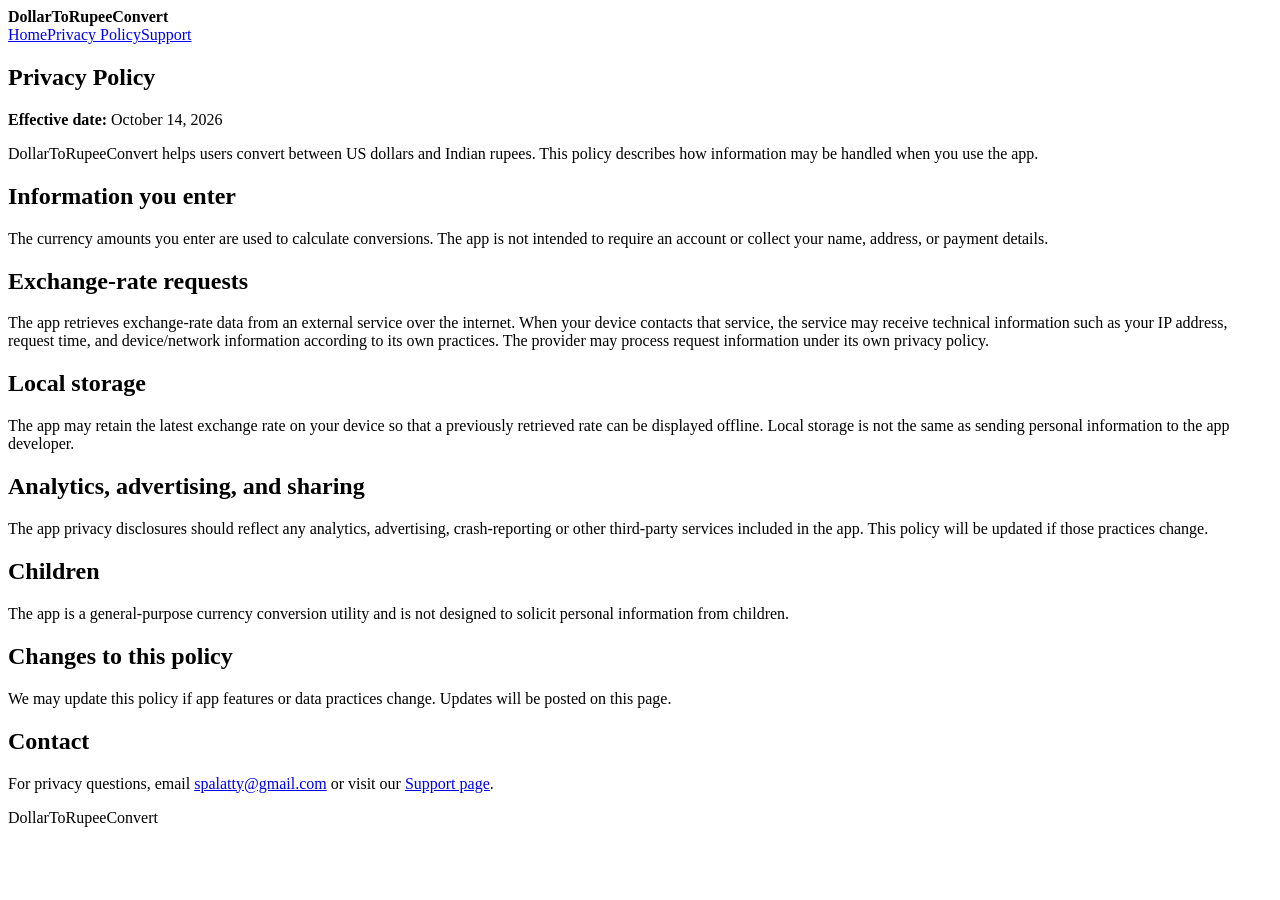
==== privacy.html @ 0aaae312 "Add DollarToRupeeConvert website: privacy.html" ====
<!doctype html><html lang="en"><head><meta charset="utf-8"><meta name="viewport" content="width=device-width,initial-scale=1"><title>Privacy Policy | DollarToRupeeConvert</title><link rel="stylesheet" href="style.css"></head><body><header><strong>DollarToRupeeConvert</strong><nav><a href="index.html">Home</a><a href="privacy.html">Privacy Policy</a><a href="support.html">Support</a></nav></header><main><article><h1>Privacy Policy</h1><p><strong>Effective date:</strong> October 14, 2026</p><p>DollarToRupeeConvert helps users convert between US dollars and Indian rupees. This policy describes how information may be handled when you use the app.</p><h2>Information you enter</h2><p>The currency amounts you enter are used to calculate conversions. The app is not intended to require an account or collect your name, address, or payment details.</p><h2>Exchange-rate requests</h2><p>The app retrieves exchange-rate data from an external service over the internet. When your device contacts that service, the service may receive technical information such as your IP address, request time, and device/network information according to its own practices. The provider may process request information under its own privacy policy.</p><h2>Local storage</h2><p>The app may retain the latest exchange rate on your device so that a previously retrieved rate can be displayed offline. Local storage is not the same as sending personal information to the app developer.</p><h2>Analytics, advertising, and sharing</h2><p>The app privacy disclosures should reflect any analytics, advertising, crash-reporting or other third-party services included in the app. This policy will be updated if those practices change.</p><h2>Children</h2><p>The app is a general-purpose currency conversion utility and is not designed to solicit personal information from children.</p><h2>Changes to this policy</h2><p>We may update this policy if app features or data practices change. Updates will be posted on this page.</p><h2>Contact</h2><p>For privacy questions, email <a href="mailto:spalatty@gmail.com">spalatty@gmail.com</a> or visit our <a href="support.html">Support page</a>.</p></article></main><footer>DollarToRupeeConvert</footer></body></html>
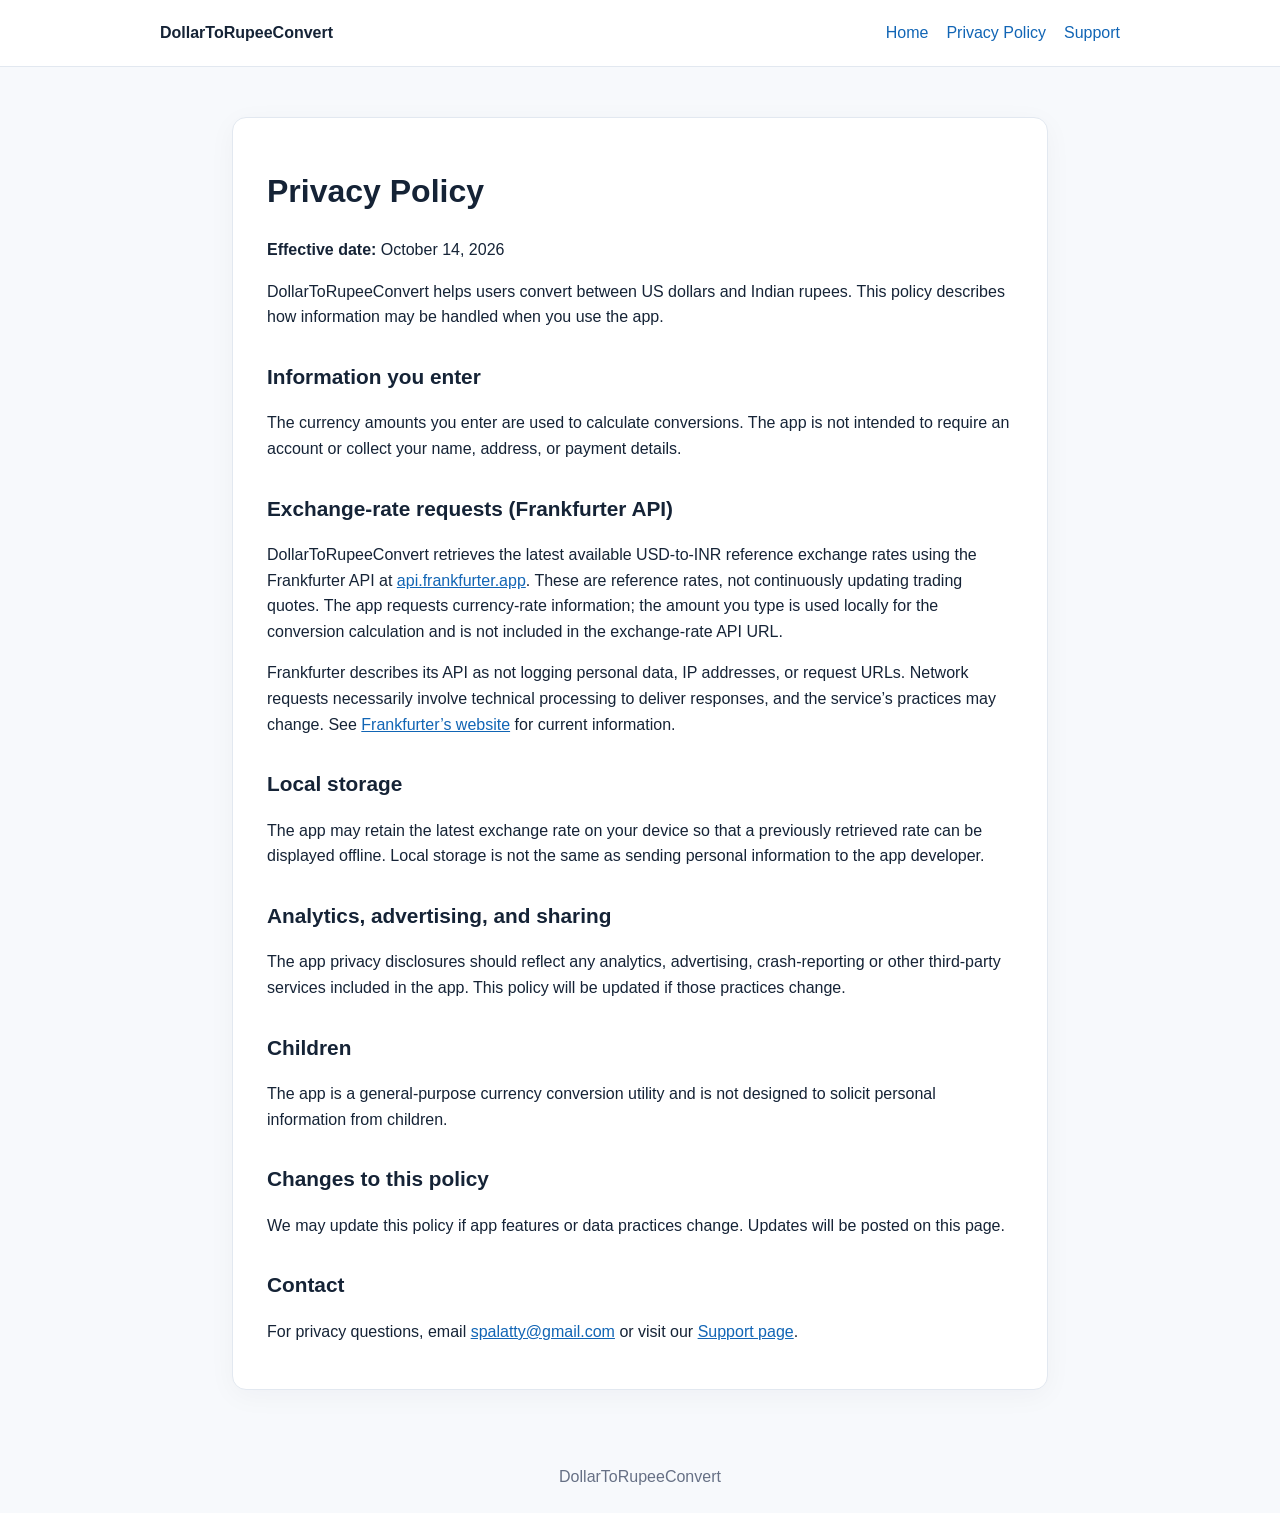
==== commit 24b9f6c9: "Clarify Frankfurter API usage in privacy policy" ====
--- a/privacy.html
+++ b/privacy.html
@@ -1 +1 @@
-<!doctype html><html lang="en"><head><meta charset="utf-8"><meta name="viewport" content="width=device-width,initial-scale=1"><title>Privacy Policy | DollarToRupeeConvert</title><link rel="stylesheet" href="style.css"></head><body><header><strong>DollarToRupeeConvert</strong><nav><a href="index.html">Home</a><a href="privacy.html">Privacy Policy</a><a href="support.html">Support</a></nav></header><main><article><h1>Privacy Policy</h1><p><strong>Effective date:</strong> October 14, 2026</p><p>DollarToRupeeConvert helps users convert between US dollars and Indian rupees. This policy describes how information may be handled when you use the app.</p><h2>Information you enter</h2><p>The currency amounts you enter are used to calculate conversions. The app is not intended to require an account or collect your name, address, or payment details.</p><h2>Exchange-rate requests</h2><p>The app retrieves exchange-rate data from an external service over the internet. When your device contacts that service, the service may receive technical information such as your IP address, request time, and device/network information according to its own practices. The provider may process request information under its own privacy policy.</p><h2>Local storage</h2><p>The app may retain the latest exchange rate on your device so that a previously retrieved rate can be displayed offline. Local storage is not the same as sending personal information to the app developer.</p><h2>Analytics, advertising, and sharing</h2><p>The app privacy disclosures should reflect any analytics, advertising, crash-reporting or other third-party services included in the app. This policy will be updated if those practices change.</p><h2>Children</h2><p>The app is a general-purpose currency conversion utility and is not designed to solicit personal information from children.</p><h2>Changes to this policy</h2><p>We may update this policy if app features or data practices change. Updates will be posted on this page.</p><h2>Contact</h2><p>For privacy questions, email <a href="mailto:spalatty@gmail.com">spalatty@gmail.com</a> or visit our <a href="support.html">Support page</a>.</p></article></main><footer>DollarToRupeeConvert</footer></body></html>+<!doctype html><html lang="en"><head><meta charset="utf-8"><meta name="viewport" content="width=device-width,initial-scale=1"><title>Privacy Policy | DollarToRupeeConvert</title><link rel="stylesheet" href="style.css"></head><body><header><strong>DollarToRupeeConvert</strong><nav><a href="index.html">Home</a><a href="privacy.html">Privacy Policy</a><a href="support.html">Support</a></nav></header><main><article><h1>Privacy Policy</h1><p><strong>Effective date:</strong> October 14, 2026</p><p>DollarToRupeeConvert helps users convert between US dollars and Indian rupees. This policy describes how information may be handled when you use the app.</p><h2>Information you enter</h2><p>The currency amounts you enter are used to calculate conversions. The app is not intended to require an account or collect your name, address, or payment details.</p><h2>Exchange-rate requests (Frankfurter API)</h2><p>DollarToRupeeConvert retrieves the latest available USD-to-INR reference exchange rates using the Frankfurter API at <a href="https://api.frankfurter.app/" rel="noopener noreferrer">api.frankfurter.app</a>. These are reference rates, not continuously updating trading quotes. The app requests currency-rate information; the amount you type is used locally for the conversion calculation and is not included in the exchange-rate API URL.</p><p>Frankfurter describes its API as not logging personal data, IP addresses, or request URLs. Network requests necessarily involve technical processing to deliver responses, and the service’s practices may change. See <a href="https://frankfurter.dev/" rel="noopener noreferrer">Frankfurter’s website</a> for current information.</p><h2>Local storage</h2><p>The app may retain the latest exchange rate on your device so that a previously retrieved rate can be displayed offline. Local storage is not the same as sending personal information to the app developer.</p><h2>Analytics, advertising, and sharing</h2><p>The app privacy disclosures should reflect any analytics, advertising, crash-reporting or other third-party services included in the app. This policy will be updated if those practices change.</p><h2>Children</h2><p>The app is a general-purpose currency conversion utility and is not designed to solicit personal information from children.</p><h2>Changes to this policy</h2><p>We may update this policy if app features or data practices change. Updates will be posted on this page.</p><h2>Contact</h2><p>For privacy questions, email <a href="mailto:spalatty@gmail.com">spalatty@gmail.com</a> or visit our <a href="support.html">Support page</a>.</p></article></main><footer>DollarToRupeeConvert</footer></body></html>
--- a/style.css
+++ b/style.css
@@ -0,0 +1 @@
+*{box-sizing:border-box}body{margin:0;font:16px/1.6 -apple-system,BlinkMacSystemFont,"Segoe UI",Arial,sans-serif;color:#152336;background:#f7f9fc}header{background:#fff;border-bottom:1px solid #e2e8f0;padding:20px max(24px,calc((100vw - 960px)/2));display:flex;align-items:center;justify-content:space-between;gap:20px;flex-wrap:wrap}nav{display:flex;gap:18px;flex-wrap:wrap}a{color:#1165b5}nav a{text-decoration:none}main{max-width:860px;margin:50px auto;padding:0 22px}article{background:#fff;border:1px solid #e2e8f0;border-radius:14px;padding:28px 34px;box-shadow:0 6px 28px #1523360a}h1{font-size:2rem;line-height:1.2}h2{margin-top:30px;font-size:1.3rem}footer{text-align:center;color:#667085;padding:24px}@media(max-width:600px){article{padding:20px}main{margin:24px auto}header{padding:18px 22px}}
